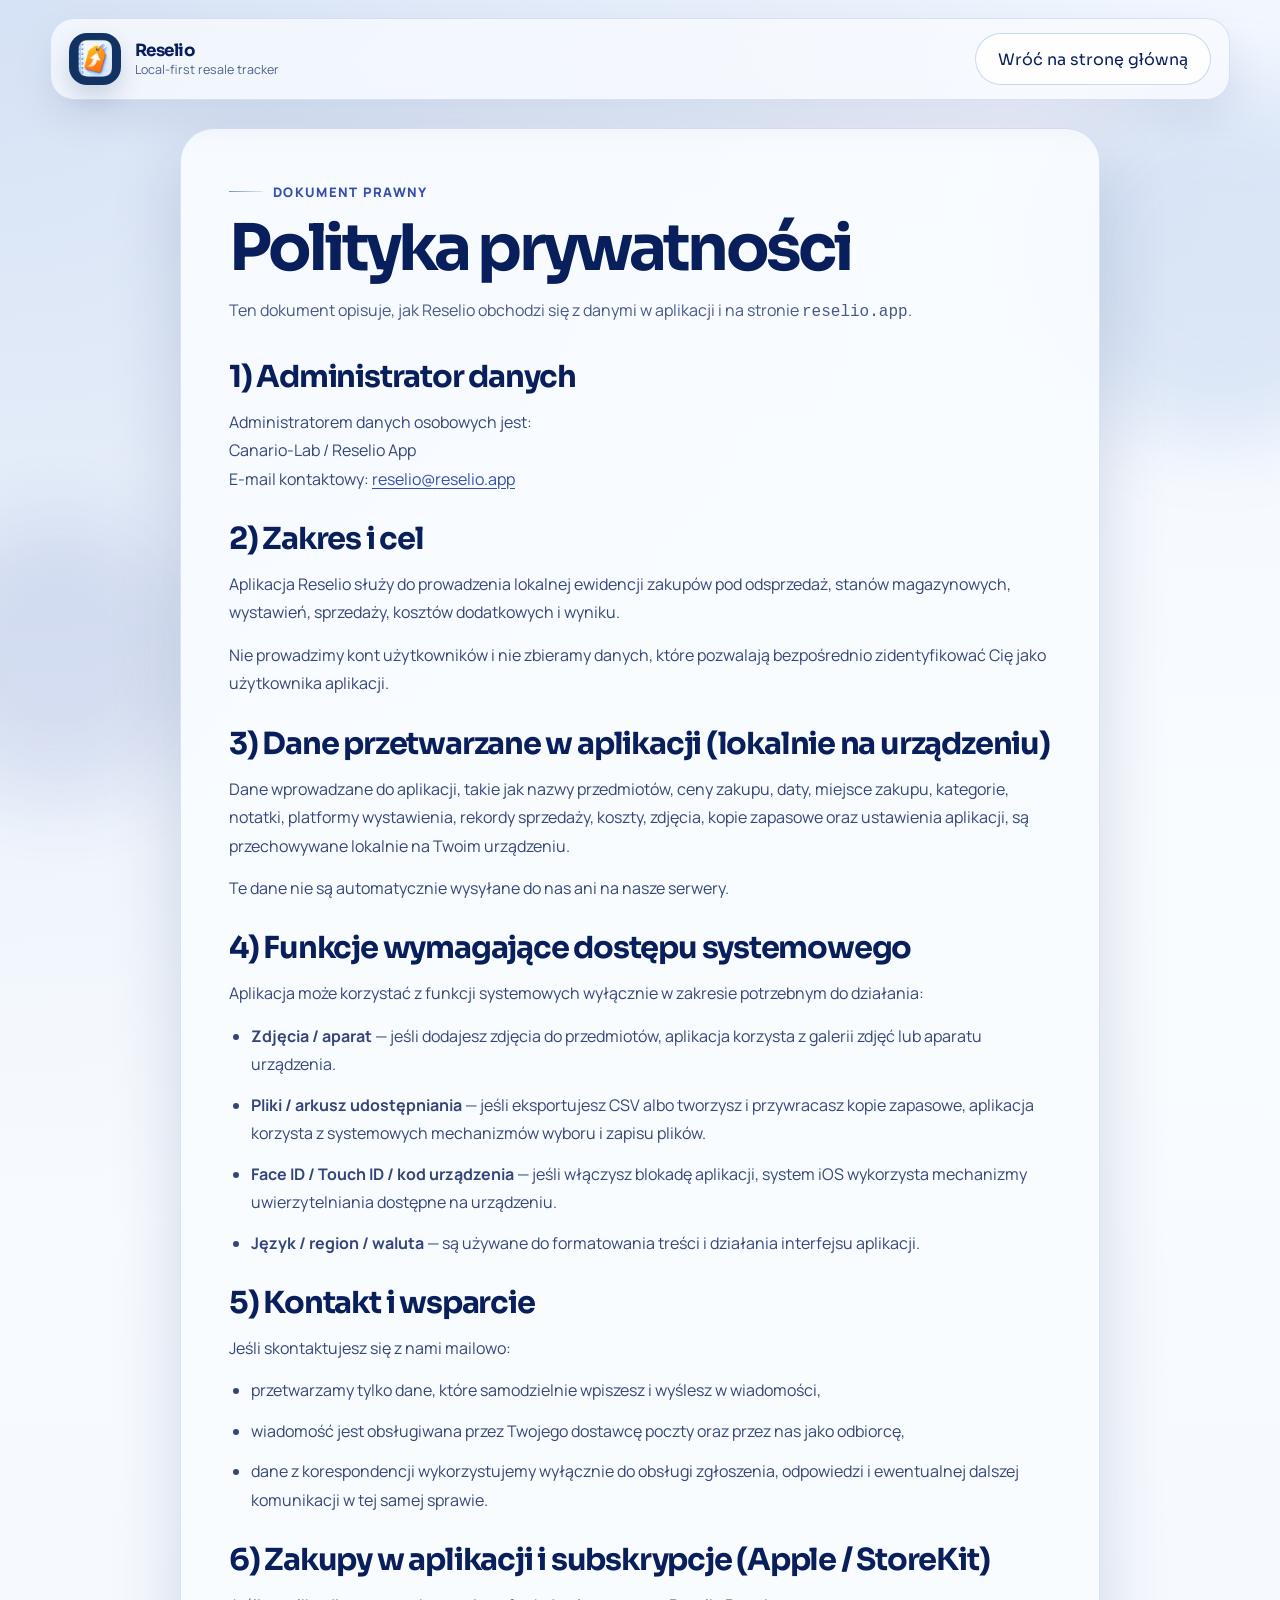
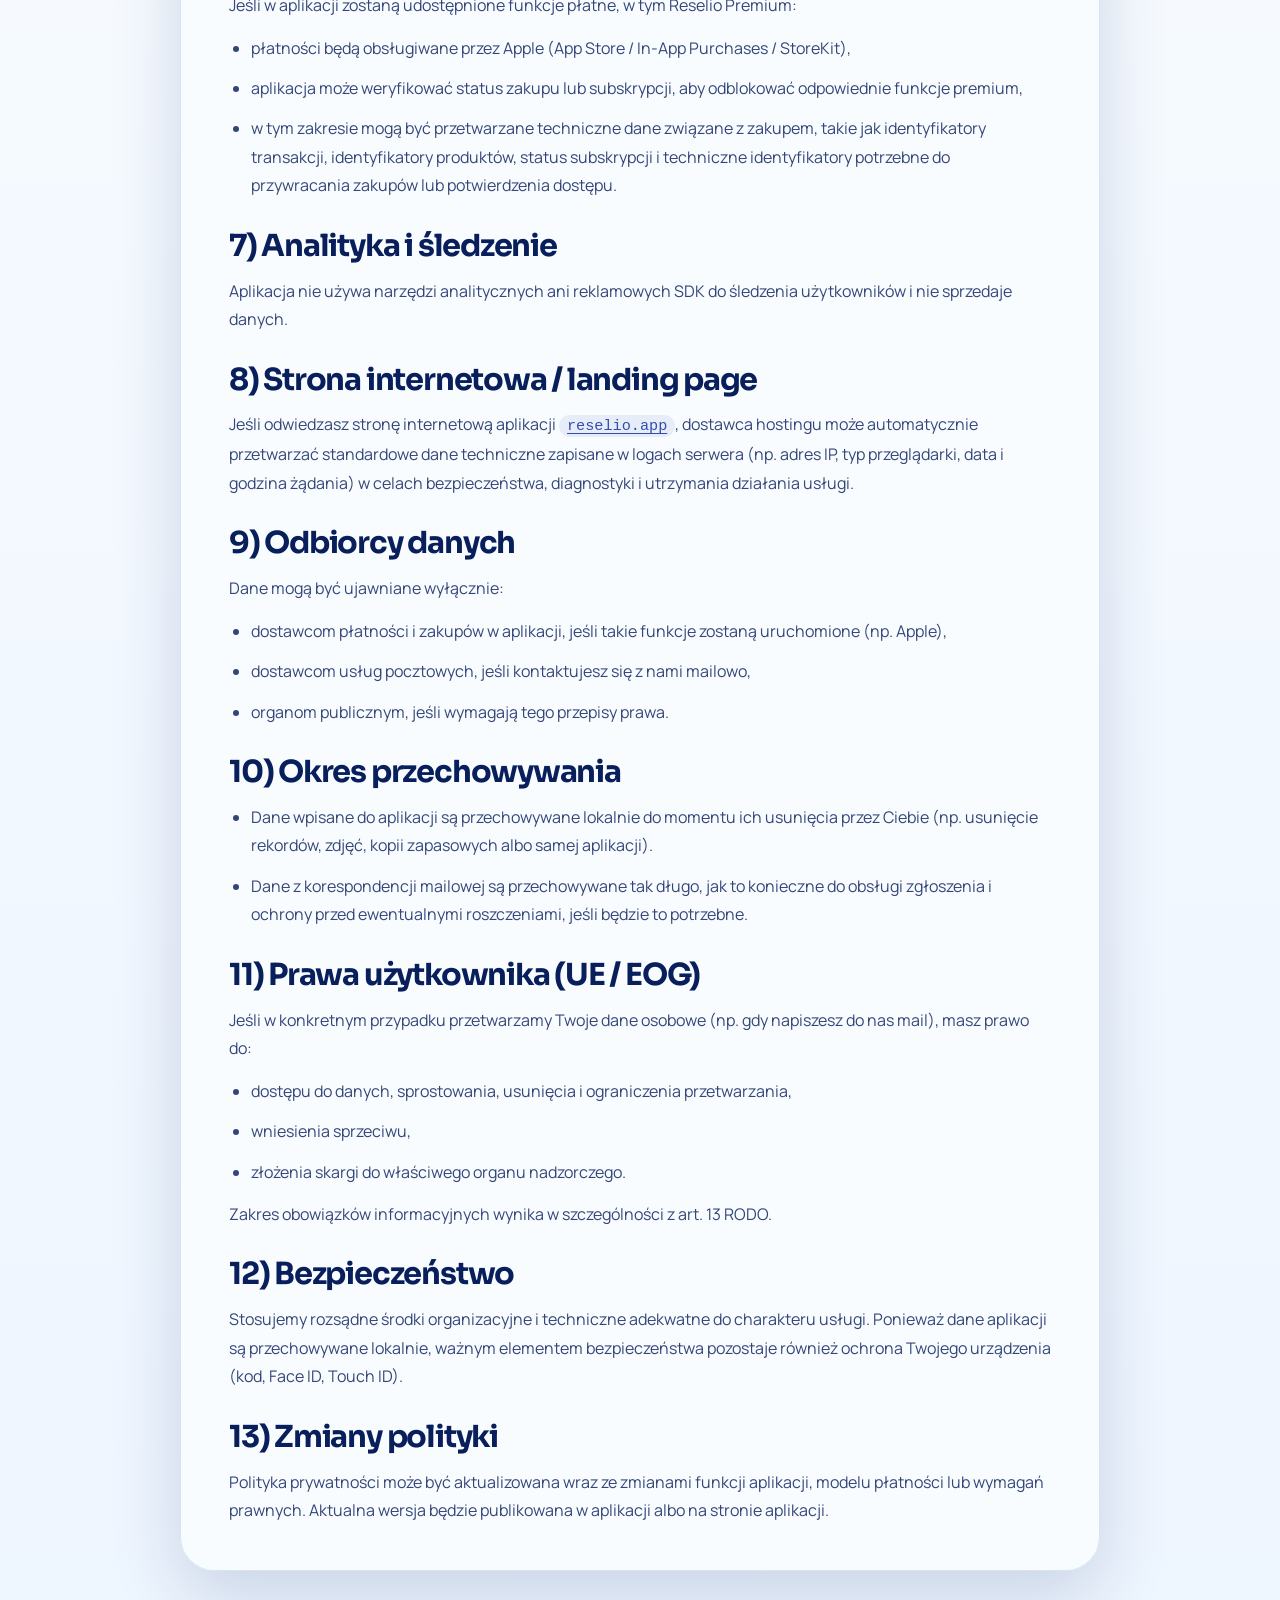
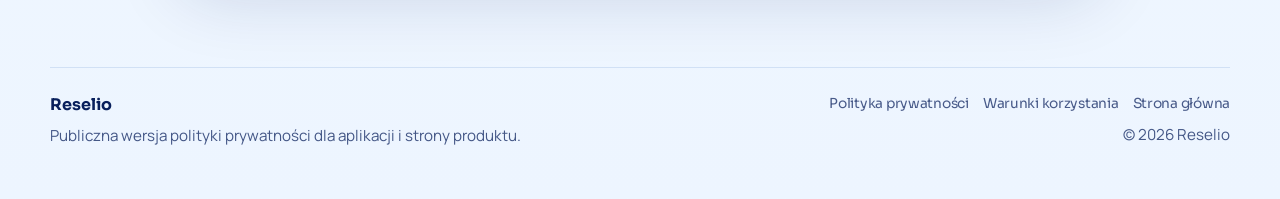
==== privacy.html @ c4326987 "Add legal pages and brand assets to landing page" ====
<!DOCTYPE html>
<html lang="pl">
<head>
    <meta charset="UTF-8">
    <meta name="viewport" content="width=device-width, initial-scale=1.0">
    <title>Polityka prywatności — Reselio</title>
    <meta
        name="description"
        content="Polityka prywatności aplikacji Reselio i strony reselio.app."
    >
    <meta name="theme-color" content="#081F5C">
    <link rel="icon" type="image/png" href="assets/reselio-app-icon.png">
    <link rel="preconnect" href="https://fonts.googleapis.com">
    <link rel="preconnect" href="https://fonts.gstatic.com" crossorigin>
    <link
        href="https://fonts.googleapis.com/css2?family=Manrope:wght@400;500;600;700;800&family=Sora:wght@500;600;700;800&display=swap"
        rel="stylesheet"
    >
    <link rel="stylesheet" href="styles.css">
</head>
<body class="legal-page">
    <div class="site-orb site-orb-one" aria-hidden="true"></div>
    <div class="site-orb site-orb-two" aria-hidden="true"></div>

    <header class="site-header">
        <div class="container nav-shell legal-nav-shell">
            <a class="brand" href="index.html" aria-label="Reselio">
                <span class="brand-mark" aria-hidden="true">
                    <img class="brand-icon" src="assets/reselio-app-icon.png" alt="">
                </span>
                <span class="brand-copy">
                    <strong>Reselio</strong>
                    <small>Local-first resale tracker</small>
                </span>
            </a>

            <a class="button button-secondary" href="index.html">Wróć na stronę główną</a>
        </div>
    </header>

    <main class="legal-main">
        <div class="container">
            <article class="legal-card reveal">
                <p class="eyebrow">Dokument prawny</p>
                <h1>Polityka prywatności</h1>
                <p class="legal-intro">
                    Ten dokument opisuje, jak Reselio obchodzi się z danymi w aplikacji
                    i na stronie <a href="index.html"><code>reselio.app</code></a>.
                </p>

                <div class="legal-copy">
                    <section>
                        <h2>1) Administrator danych</h2>
                        <p>
                            Administratorem danych osobowych jest:<br>
                            Canario-Lab / Reselio App<br>
                            E-mail kontaktowy:
                            <a href="mailto:reselio@reselio.app">reselio@reselio.app</a>
                        </p>
                    </section>

                    <section>
                        <h2>2) Zakres i cel</h2>
                        <p>
                            Aplikacja Reselio służy do prowadzenia lokalnej ewidencji zakupów pod
                            odsprzedaż, stanów magazynowych, wystawień, sprzedaży, kosztów
                            dodatkowych i wyniku.
                        </p>
                        <p>
                            Nie prowadzimy kont użytkowników i nie zbieramy danych, które pozwalają
                            bezpośrednio zidentyfikować Cię jako użytkownika aplikacji.
                        </p>
                    </section>

                    <section>
                        <h2>3) Dane przetwarzane w aplikacji (lokalnie na urządzeniu)</h2>
                        <p>
                            Dane wprowadzane do aplikacji, takie jak nazwy przedmiotów, ceny zakupu,
                            daty, miejsce zakupu, kategorie, notatki, platformy wystawienia,
                            rekordy sprzedaży, koszty, zdjęcia, kopie zapasowe oraz ustawienia
                            aplikacji, są przechowywane lokalnie na Twoim urządzeniu.
                        </p>
                        <p>Te dane nie są automatycznie wysyłane do nas ani na nasze serwery.</p>
                    </section>

                    <section>
                        <h2>4) Funkcje wymagające dostępu systemowego</h2>
                        <p>Aplikacja może korzystać z funkcji systemowych wyłącznie w zakresie potrzebnym do działania:</p>
                        <ul>
                            <li><strong>Zdjęcia / aparat</strong> — jeśli dodajesz zdjęcia do przedmiotów, aplikacja korzysta z galerii zdjęć lub aparatu urządzenia.</li>
                            <li><strong>Pliki / arkusz udostępniania</strong> — jeśli eksportujesz CSV albo tworzysz i przywracasz kopie zapasowe, aplikacja korzysta z systemowych mechanizmów wyboru i zapisu plików.</li>
                            <li><strong>Face ID / Touch ID / kod urządzenia</strong> — jeśli włączysz blokadę aplikacji, system iOS wykorzysta mechanizmy uwierzytelniania dostępne na urządzeniu.</li>
                            <li><strong>Język / region / waluta</strong> — są używane do formatowania treści i działania interfejsu aplikacji.</li>
                        </ul>
                    </section>

                    <section>
                        <h2>5) Kontakt i wsparcie</h2>
                        <p>Jeśli skontaktujesz się z nami mailowo:</p>
                        <ul>
                            <li>przetwarzamy tylko dane, które samodzielnie wpiszesz i wyślesz w wiadomości,</li>
                            <li>wiadomość jest obsługiwana przez Twojego dostawcę poczty oraz przez nas jako odbiorcę,</li>
                            <li>dane z korespondencji wykorzystujemy wyłącznie do obsługi zgłoszenia, odpowiedzi i ewentualnej dalszej komunikacji w tej samej sprawie.</li>
                        </ul>
                    </section>

                    <section>
                        <h2>6) Zakupy w aplikacji i subskrypcje (Apple / StoreKit)</h2>
                        <p>Jeśli w aplikacji zostaną udostępnione funkcje płatne, w tym Reselio Premium:</p>
                        <ul>
                            <li>płatności będą obsługiwane przez Apple (App Store / In-App Purchases / StoreKit),</li>
                            <li>aplikacja może weryfikować status zakupu lub subskrypcji, aby odblokować odpowiednie funkcje premium,</li>
                            <li>w tym zakresie mogą być przetwarzane techniczne dane związane z zakupem, takie jak identyfikatory transakcji, identyfikatory produktów, status subskrypcji i techniczne identyfikatory potrzebne do przywracania zakupów lub potwierdzenia dostępu.</li>
                        </ul>
                    </section>

                    <section>
                        <h2>7) Analityka i śledzenie</h2>
                        <p>
                            Aplikacja nie używa narzędzi analitycznych ani reklamowych SDK do
                            śledzenia użytkowników i nie sprzedaje danych.
                        </p>
                    </section>

                    <section>
                        <h2>8) Strona internetowa / landing page</h2>
                        <p>
                            Jeśli odwiedzasz stronę internetową aplikacji
                            <a href="index.html"><code>reselio.app</code></a>, dostawca hostingu może
                            automatycznie przetwarzać standardowe dane techniczne zapisane w logach
                            serwera (np. adres IP, typ przeglądarki, data i godzina żądania)
                            w celach bezpieczeństwa, diagnostyki i utrzymania działania usługi.
                        </p>
                    </section>

                    <section>
                        <h2>9) Odbiorcy danych</h2>
                        <p>Dane mogą być ujawniane wyłącznie:</p>
                        <ul>
                            <li>dostawcom płatności i zakupów w aplikacji, jeśli takie funkcje zostaną uruchomione (np. Apple),</li>
                            <li>dostawcom usług pocztowych, jeśli kontaktujesz się z nami mailowo,</li>
                            <li>organom publicznym, jeśli wymagają tego przepisy prawa.</li>
                        </ul>
                    </section>

                    <section>
                        <h2>10) Okres przechowywania</h2>
                        <ul>
                            <li>Dane wpisane do aplikacji są przechowywane lokalnie do momentu ich usunięcia przez Ciebie (np. usunięcie rekordów, zdjęć, kopii zapasowych albo samej aplikacji).</li>
                            <li>Dane z korespondencji mailowej są przechowywane tak długo, jak to konieczne do obsługi zgłoszenia i ochrony przed ewentualnymi roszczeniami, jeśli będzie to potrzebne.</li>
                        </ul>
                    </section>

                    <section>
                        <h2>11) Prawa użytkownika (UE / EOG)</h2>
                        <p>
                            Jeśli w konkretnym przypadku przetwarzamy Twoje dane osobowe
                            (np. gdy napiszesz do nas mail), masz prawo do:
                        </p>
                        <ul>
                            <li>dostępu do danych, sprostowania, usunięcia i ograniczenia przetwarzania,</li>
                            <li>wniesienia sprzeciwu,</li>
                            <li>złożenia skargi do właściwego organu nadzorczego.</li>
                        </ul>
                        <p>
                            Zakres obowiązków informacyjnych wynika w szczególności z art. 13 RODO.
                        </p>
                    </section>

                    <section>
                        <h2>12) Bezpieczeństwo</h2>
                        <p>
                            Stosujemy rozsądne środki organizacyjne i techniczne adekwatne do
                            charakteru usługi. Ponieważ dane aplikacji są przechowywane lokalnie,
                            ważnym elementem bezpieczeństwa pozostaje również ochrona Twojego
                            urządzenia (kod, Face ID, Touch ID).
                        </p>
                    </section>

                    <section>
                        <h2>13) Zmiany polityki</h2>
                        <p>
                            Polityka prywatności może być aktualizowana wraz ze zmianami funkcji
                            aplikacji, modelu płatności lub wymagań prawnych. Aktualna wersja będzie
                            publikowana w aplikacji albo na stronie aplikacji.
                        </p>
                    </section>
                </div>
            </article>
        </div>
    </main>

    <footer class="site-footer">
        <div class="container footer-shell">
            <div class="footer-copy">
                <strong>Reselio</strong>
                <p>Publiczna wersja polityki prywatności dla aplikacji i strony produktu.</p>
            </div>
            <div class="footer-meta">
                <nav class="footer-legal" aria-label="Linki strony">
                    <a href="privacy.html" aria-current="page">Polityka prywatności</a>
                    <a href="terms.html">Warunki korzystania</a>
                    <a href="index.html">Strona główna</a>
                </nav>
                <p>© <span id="year"></span> Reselio</p>
            </div>
        </div>
    </footer>

    <script src="script.js"></script>
</body>
</html>
---- styles.css ----
:root {
    --navy: #081f5c;
    --royal: #334eac;
    --sky: #7096d1;
    --mist: #e7f1ff;
    --cloud: #d0e3ff;
    --white: #f9fcff;
    --ink: #06163d;
    --line: rgba(112, 150, 209, 0.22);
    --strong-line: rgba(112, 150, 209, 0.34);
    --shadow: 0 24px 70px rgba(8, 31, 92, 0.16);
    --shadow-soft: 0 16px 38px rgba(51, 78, 172, 0.14);
    --radius-xl: 32px;
    --radius-lg: 24px;
    --radius-md: 18px;
    --radius-sm: 14px;
    --container: min(1180px, calc(100vw - 32px));
}

*,
*::before,
*::after {
    box-sizing: border-box;
}

html {
    scroll-behavior: smooth;
}

body {
    margin: 0;
    font-family: "Manrope", sans-serif;
    color: var(--navy);
    background:
        radial-gradient(circle at top left, rgba(112, 150, 209, 0.22), transparent 34%),
        linear-gradient(180deg, #f2f7ff 0%, var(--white) 26%, #edf5ff 100%);
}

img {
    max-width: 100%;
    display: block;
}

a {
    color: inherit;
    text-decoration: none;
}

button,
input,
textarea,
select {
    font: inherit;
}

.site-orb {
    position: fixed;
    z-index: -2;
    border-radius: 999px;
    filter: blur(40px);
    opacity: 0.42;
}

.site-orb-one {
    top: 80px;
    right: -120px;
    width: 360px;
    height: 360px;
    background: rgba(112, 150, 209, 0.46);
}

.site-orb-two {
    top: 520px;
    left: -80px;
    width: 280px;
    height: 280px;
    background: rgba(51, 78, 172, 0.28);
}

.container {
    width: var(--container);
    margin: 0 auto;
}

.section {
    padding: 108px 0;
}

.site-header {
    position: sticky;
    top: 0;
    z-index: 40;
    padding-top: 18px;
}

.nav-shell {
    display: flex;
    align-items: center;
    justify-content: space-between;
    gap: 18px;
    padding: 14px 18px;
    background: rgba(249, 252, 255, 0.76);
    border: 1px solid rgba(112, 150, 209, 0.24);
    border-radius: 24px;
    backdrop-filter: blur(18px);
    box-shadow: 0 18px 40px rgba(8, 31, 92, 0.08);
}

.brand {
    display: inline-flex;
    align-items: center;
    gap: 14px;
    min-width: 0;
}

.brand-mark {
    width: 52px;
    height: 52px;
    flex-shrink: 0;
    border-radius: 18px;
    overflow: hidden;
    box-shadow: 0 12px 24px rgba(8, 31, 92, 0.16);
}

.brand-icon {
    width: 100%;
    height: 100%;
    object-fit: cover;
}

.brand-copy {
    display: flex;
    flex-direction: column;
}

.brand-copy strong,
.nav-links a,
h1,
h2,
h3,
.button {
    font-family: "Sora", sans-serif;
}

.brand-copy strong {
    font-size: 1.05rem;
    letter-spacing: -0.03em;
}

.brand-copy small {
    color: rgba(8, 31, 92, 0.7);
    font-size: 0.78rem;
}

.nav-links {
    display: flex;
    align-items: center;
    gap: 22px;
    font-size: 0.95rem;
    color: rgba(8, 31, 92, 0.78);
}

.nav-links a {
    position: relative;
}

.nav-links a::after {
    content: "";
    position: absolute;
    left: 0;
    bottom: -6px;
    width: 100%;
    height: 2px;
    border-radius: 999px;
    background: var(--royal);
    transform: scaleX(0);
    transform-origin: left;
    transition: transform 180ms ease;
}

.nav-links a:hover::after,
.nav-links a:focus-visible::after {
    transform: scaleX(1);
}

.button {
    display: inline-flex;
    align-items: center;
    justify-content: center;
    gap: 10px;
    min-height: 52px;
    padding: 0 22px;
    border-radius: 999px;
    border: 1px solid transparent;
    transition:
        transform 180ms ease,
        box-shadow 180ms ease,
        background-color 180ms ease,
        border-color 180ms ease;
}

.button:hover,
.button:focus-visible {
    transform: translateY(-1px);
}

.button-primary,
.button-nav {
    color: var(--white);
    background: linear-gradient(135deg, var(--navy) 0%, var(--royal) 100%);
    box-shadow: 0 18px 32px rgba(51, 78, 172, 0.22);
}

.button-secondary {
    color: var(--navy);
    background: rgba(255, 255, 255, 0.86);
    border-color: rgba(112, 150, 209, 0.36);
}

.button-light {
    color: var(--navy);
    background: var(--white);
    box-shadow: 0 18px 38px rgba(3, 14, 42, 0.18);
}

.button-outline {
    color: var(--white);
    border-color: rgba(255, 255, 255, 0.26);
    background: transparent;
}

.hero {
    padding-top: 78px;
}

.hero-grid {
    display: grid;
    grid-template-columns: 1.08fr 0.92fr;
    gap: 48px;
    align-items: center;
}

.eyebrow {
    display: inline-flex;
    align-items: center;
    gap: 10px;
    margin: 0 0 18px;
    color: var(--royal);
    font-weight: 800;
    font-size: 0.82rem;
    letter-spacing: 0.1em;
    text-transform: uppercase;
}

.eyebrow::before {
    content: "";
    width: 34px;
    height: 1px;
    background: linear-gradient(90deg, var(--sky), rgba(112, 150, 209, 0.2));
}

h1 {
    margin: 0;
    font-size: clamp(2.8rem, 6vw, 5.4rem);
    line-height: 0.95;
    letter-spacing: -0.06em;
    max-width: 11ch;
}

.lead,
.section-heading p,
.feature-card p,
.workflow-step p,
.trust-card p,
.download-copy p,
.download-meta,
.faq-answer p,
.site-footer p,
.floating-list,
.shot-copy p {
    color: rgba(8, 31, 92, 0.74);
    font-size: 1.03rem;
    line-height: 1.72;
}

.lead {
    max-width: 60ch;
    margin: 24px 0 0;
}

.hero-actions {
    display: flex;
    flex-wrap: wrap;
    gap: 14px;
    margin-top: 32px;
}

.hero-pills,
.trust-pills {
    display: flex;
    flex-wrap: wrap;
    gap: 10px;
    margin-top: 24px;
}

.hero-pills span,
.trust-pills span,
.trust-pills a {
    padding: 10px 14px;
    border-radius: 999px;
    background: rgba(255, 255, 255, 0.8);
    border: 1px solid rgba(112, 150, 209, 0.28);
    color: rgba(8, 31, 92, 0.82);
    font-size: 0.92rem;
    font-weight: 700;
}

.trust-pills a:hover,
.trust-pills a:focus-visible {
    background: rgba(255, 255, 255, 0.96);
    border-color: rgba(255, 255, 255, 0.38);
}

.hero-stage {
    position: relative;
    min-height: 700px;
}

.device {
    position: relative;
    margin-left: auto;
    width: min(100%, 420px);
    padding: 18px;
    border-radius: 38px;
    background: linear-gradient(180deg, rgba(255, 255, 255, 0.88), rgba(231, 241, 255, 0.9));
    border: 1px solid rgba(112, 150, 209, 0.32);
    box-shadow: var(--shadow);
}

.device::before {
    content: "";
    position: absolute;
    inset: 8px;
    border-radius: 32px;
    border: 1px solid rgba(255, 255, 255, 0.7);
    pointer-events: none;
}

.device-bar {
    display: flex;
    gap: 8px;
    margin-bottom: 14px;
    padding: 0 8px;
}

.device-bar span {
    width: 8px;
    height: 8px;
    border-radius: 999px;
    background: rgba(51, 78, 172, 0.24);
}

.device-screen {
    min-height: 620px;
    border-radius: 28px;
    overflow: hidden;
    background:
        linear-gradient(rgba(112, 150, 209, 0.14) 1px, transparent 1px),
        linear-gradient(90deg, rgba(112, 150, 209, 0.14) 1px, transparent 1px),
        linear-gradient(180deg, #f8fbff 0%, #e8f2ff 100%);
    background-size: 22px 22px, 22px 22px, auto;
    border: 1px solid rgba(112, 150, 209, 0.22);
}

.shot-placeholder,
.hero-placeholder {
    display: grid;
    height: 100%;
    place-items: center;
    padding: 24px;
}

.placeholder-card {
    width: 100%;
    max-width: 300px;
    padding: 28px;
    border-radius: 28px;
    background: rgba(249, 252, 255, 0.92);
    border: 1px dashed rgba(51, 78, 172, 0.44);
    box-shadow: var(--shadow-soft);
}

.placeholder-card span {
    display: inline-flex;
    padding: 6px 10px;
    border-radius: 999px;
    background: rgba(112, 150, 209, 0.16);
    color: var(--royal);
    font-size: 0.76rem;
    font-weight: 800;
    letter-spacing: 0.08em;
    text-transform: uppercase;
}

.placeholder-card strong {
    display: block;
    margin-top: 18px;
    font-family: "Sora", sans-serif;
    font-size: 1.4rem;
    line-height: 1.15;
}

.placeholder-card p {
    margin: 14px 0 0;
    color: rgba(8, 31, 92, 0.72);
    line-height: 1.6;
}

.floating-card {
    position: absolute;
    width: min(270px, 72%);
    padding: 22px;
    border-radius: 24px;
    background: rgba(249, 252, 255, 0.86);
    border: 1px solid rgba(112, 150, 209, 0.26);
    backdrop-filter: blur(16px);
    box-shadow: var(--shadow-soft);
}

.floating-card-top {
    top: 48px;
    left: 0;
    animation: drift 6.4s ease-in-out infinite;
}

.floating-card-bottom {
    right: 8px;
    bottom: 52px;
    animation: drift 7s ease-in-out infinite reverse;
}

.floating-label {
    display: block;
    font-size: 0.74rem;
    font-weight: 800;
    letter-spacing: 0.1em;
    text-transform: uppercase;
    color: var(--royal);
    margin-bottom: 12px;
}

.floating-card strong {
    font-size: 1.05rem;
    line-height: 1.45;
}

.floating-list {
    margin: 0;
    padding-left: 18px;
}

.floating-list li + li {
    margin-top: 10px;
}

.section-heading {
    max-width: 760px;
    margin-bottom: 42px;
}

h2 {
    margin: 0;
    font-size: clamp(2rem, 4vw, 3.5rem);
    line-height: 1;
    letter-spacing: -0.05em;
}

.section-heading p {
    margin: 18px 0 0;
}

.feature-grid {
    display: grid;
    grid-template-columns: repeat(3, minmax(0, 1fr));
    gap: 20px;
}

.feature-card,
.workflow-step,
.trust-card,
.faq-item {
    position: relative;
    padding: 28px;
    border-radius: var(--radius-lg);
    background: rgba(249, 252, 255, 0.88);
    border: 1px solid rgba(112, 150, 209, 0.24);
    box-shadow: var(--shadow-soft);
}

.feature-index,
.step-number {
    display: inline-grid;
    place-items: center;
    width: 42px;
    height: 42px;
    border-radius: 14px;
    background: linear-gradient(140deg, var(--navy), var(--royal));
    color: var(--white);
    font-family: "Sora", sans-serif;
    font-size: 0.95rem;
    font-weight: 700;
}

.feature-card h3,
.workflow-step h3,
.trust-card h2 {
    margin: 18px 0 0;
}

.feature-card h3,
.workflow-step h3,
.faq-question {
    font-size: 1.25rem;
    line-height: 1.2;
    letter-spacing: -0.04em;
}

.feature-card p,
.workflow-step p {
    margin: 14px 0 0;
}

.workflow-grid {
    display: grid;
    grid-template-columns: repeat(4, minmax(0, 1fr));
    gap: 20px;
}

.workflow-step::after {
    content: "";
    position: absolute;
    top: 48px;
    right: -10px;
    width: 20px;
    height: 2px;
    background: linear-gradient(90deg, var(--sky), rgba(112, 150, 209, 0));
}

.workflow-step:last-child::after {
    display: none;
}

.shots-grid {
    display: grid;
    grid-template-columns: repeat(2, minmax(0, 1fr));
    gap: 20px;
}

.shot-card {
    display: grid;
    grid-template-columns: minmax(0, 0.85fr) minmax(0, 1.15fr);
    gap: 20px;
    align-items: center;
    padding: 22px;
    border-radius: 28px;
    background: linear-gradient(180deg, rgba(249, 252, 255, 0.92), rgba(231, 241, 255, 0.9));
    border: 1px solid rgba(112, 150, 209, 0.22);
    box-shadow: var(--shadow-soft);
}

.shot-frame {
    min-height: 380px;
    border-radius: 24px;
    overflow: hidden;
    background:
        linear-gradient(rgba(112, 150, 209, 0.12) 1px, transparent 1px),
        linear-gradient(90deg, rgba(112, 150, 209, 0.12) 1px, transparent 1px),
        linear-gradient(180deg, #f8fbff 0%, #e8f2ff 100%);
    background-size: 18px 18px, 18px 18px, auto;
    border: 1px solid rgba(112, 150, 209, 0.2);
}

.shot-copy span {
    display: inline-flex;
    padding: 7px 12px;
    border-radius: 999px;
    background: rgba(51, 78, 172, 0.12);
    color: var(--royal);
    font-size: 0.78rem;
    font-weight: 800;
    letter-spacing: 0.08em;
    text-transform: uppercase;
}

.shot-copy h3 {
    margin: 16px 0 0;
    font-size: 1.5rem;
    line-height: 1.08;
    letter-spacing: -0.05em;
}

.shot-copy p {
    margin: 14px 0 0;
}

.shot-image,
.hero-image {
    position: relative;
    width: 100%;
    height: 100%;
    background-position: center;
    background-size: cover;
}

.shot-image::after,
.hero-image::after {
    content: "";
    position: absolute;
    inset: auto 0 0;
    height: 36%;
    background: linear-gradient(180deg, transparent, rgba(8, 31, 92, 0.22));
}

.shot-overlay {
    position: absolute;
    left: 18px;
    right: 18px;
    bottom: 18px;
    z-index: 1;
    color: white;
    font-size: 0.92rem;
    font-weight: 700;
}

.trust-grid {
    display: grid;
    grid-template-columns: repeat(2, minmax(0, 1fr));
    gap: 20px;
}

.trust-card {
    min-height: 100%;
    background:
        linear-gradient(180deg, rgba(249, 252, 255, 0.92), rgba(241, 247, 255, 0.96));
}

.trust-card-premium {
    background:
        linear-gradient(145deg, rgba(8, 31, 92, 0.98), rgba(51, 78, 172, 0.96));
    color: var(--white);
}

.trust-card-premium .eyebrow,
.trust-card-premium p,
.trust-card-premium h2,
.trust-card-premium .trust-pills span,
.trust-card-premium .trust-pills a {
    color: var(--white);
}

.trust-card-premium .eyebrow::before {
    background: linear-gradient(90deg, rgba(255, 255, 255, 0.72), rgba(255, 255, 255, 0.1));
}

.trust-card-premium .trust-pills span,
.trust-card-premium .trust-pills a {
    background: rgba(255, 255, 255, 0.12);
    border-color: rgba(255, 255, 255, 0.18);
}

.check-list {
    margin: 22px 0 0;
    padding: 0;
    list-style: none;
}

.check-list li {
    position: relative;
    padding-left: 28px;
    color: rgba(8, 31, 92, 0.82);
    font-weight: 700;
}

.check-list li + li {
    margin-top: 14px;
}

.check-list li::before {
    content: "";
    position: absolute;
    left: 0;
    top: 10px;
    width: 12px;
    height: 12px;
    border-radius: 999px;
    background: linear-gradient(135deg, var(--royal), var(--sky));
}

.faq-list {
    display: grid;
    gap: 14px;
}

.faq-item {
    padding: 0;
    overflow: hidden;
}

.faq-question {
    width: 100%;
    display: flex;
    align-items: center;
    justify-content: space-between;
    gap: 18px;
    padding: 24px 28px;
    background: transparent;
    border: 0;
    color: var(--navy);
    text-align: left;
    cursor: pointer;
}

.faq-question span:last-child {
    display: inline-grid;
    place-items: center;
    width: 36px;
    height: 36px;
    border-radius: 999px;
    background: rgba(112, 150, 209, 0.16);
    color: var(--royal);
    transition: transform 180ms ease;
}

.faq-answer {
    max-height: 0;
    overflow: hidden;
    padding: 0 28px;
    transition: max-height 220ms ease, padding-bottom 220ms ease;
}

.faq-item.is-open .faq-answer {
    max-height: 220px;
    padding-bottom: 24px;
}

.faq-item.is-open .faq-question span:last-child {
    transform: rotate(45deg);
}

.download-panel {
    display: grid;
    grid-template-columns: 1.25fr 0.75fr;
    gap: 24px;
    align-items: center;
    padding: 34px;
    border-radius: 34px;
    color: var(--white);
    background:
        radial-gradient(circle at top right, rgba(255, 255, 255, 0.14), transparent 22%),
        linear-gradient(135deg, rgba(8, 31, 92, 1) 0%, rgba(51, 78, 172, 0.98) 100%);
    box-shadow: var(--shadow);
}

.download-panel .eyebrow,
.download-panel h2,
.download-panel p,
.download-meta {
    color: var(--white);
}

.download-panel .eyebrow::before {
    background: linear-gradient(90deg, rgba(255, 255, 255, 0.72), rgba(255, 255, 255, 0.12));
}

.download-actions {
    display: grid;
    gap: 12px;
    justify-items: start;
}

.download-meta {
    margin: 8px 0 0;
    max-width: 32ch;
    opacity: 0.78;
    font-size: 0.95rem;
}

.site-footer {
    padding: 24px 0 52px;
}

.footer-shell {
    display: flex;
    align-items: center;
    justify-content: space-between;
    gap: 18px;
    padding-top: 26px;
    border-top: 1px solid rgba(112, 150, 209, 0.22);
}

.footer-shell strong {
    display: block;
    margin-bottom: 8px;
    font-family: "Sora", sans-serif;
}

.footer-shell p {
    margin: 0;
    font-size: 0.95rem;
}

.footer-meta {
    display: grid;
    justify-items: end;
    gap: 10px;
}

.footer-legal {
    display: flex;
    flex-wrap: wrap;
    justify-content: flex-end;
    gap: 14px;
}

.footer-legal a {
    color: rgba(8, 31, 92, 0.72);
    font-family: "Sora", sans-serif;
    font-size: 0.86rem;
    letter-spacing: -0.02em;
    text-decoration: underline;
    text-decoration-color: transparent;
    text-underline-offset: 0.18em;
    transition: color 180ms ease, text-decoration-color 180ms ease;
}

.footer-legal a:hover,
.footer-legal a:focus-visible {
    color: var(--royal);
    text-decoration-color: currentColor;
}

.legal-page .site-header {
    position: relative;
}

.legal-nav-shell {
    gap: 24px;
}

.legal-main {
    padding: 28px 0 72px;
}

.legal-card {
    max-width: 920px;
    margin: 0 auto;
    padding: 46px 48px;
    border-radius: 34px;
    background: rgba(249, 252, 255, 0.92);
    border: 1px solid rgba(112, 150, 209, 0.24);
    box-shadow: var(--shadow);
}

.legal-card h1 {
    max-width: none;
    font-size: clamp(2.4rem, 5vw, 4.2rem);
}

.legal-meta,
.legal-intro {
    margin: 18px 0 0;
    color: rgba(8, 31, 92, 0.74);
    font-size: 1rem;
    line-height: 1.72;
}

.legal-copy {
    display: grid;
    gap: 30px;
    margin-top: 34px;
}

.legal-copy section {
    display: grid;
    gap: 14px;
}

.legal-copy h2 {
    margin: 0;
    font-size: clamp(1.32rem, 3vw, 1.9rem);
    line-height: 1.08;
    letter-spacing: -0.04em;
}

.legal-copy p,
.legal-copy li {
    margin: 0;
    color: rgba(8, 31, 92, 0.82);
    font-size: 1rem;
    line-height: 1.78;
}

.legal-copy ol,
.legal-copy ul {
    display: grid;
    gap: 12px;
    margin: 0;
    padding-left: 22px;
}

.legal-copy a {
    color: var(--royal);
    text-decoration: underline;
    text-underline-offset: 0.18em;
}

.legal-copy code {
    padding: 2px 8px;
    border-radius: 999px;
    background: rgba(112, 150, 209, 0.14);
    font-size: 0.95em;
}

.reveal {
    opacity: 0;
    transform: translateY(28px);
    transition: opacity 520ms ease, transform 520ms ease;
}

.reveal.is-visible {
    opacity: 1;
    transform: translateY(0);
}

@keyframes drift {
    0%,
    100% {
        transform: translateY(0);
    }
    50% {
        transform: translateY(-10px);
    }
}

@media (max-width: 1100px) {
    .hero-grid,
    .download-panel {
        grid-template-columns: 1fr;
    }

    .hero-stage {
        min-height: 0;
    }

    .device {
        margin: 0 auto;
    }

    .floating-card {
        position: static;
        width: auto;
        margin: 0 auto 18px;
    }

    .feature-grid {
        grid-template-columns: repeat(2, minmax(0, 1fr));
    }

    .workflow-grid {
        grid-template-columns: repeat(2, minmax(0, 1fr));
    }

    .workflow-step::after {
        display: none;
    }
}

@media (max-width: 860px) {
    .nav-links {
        display: none;
    }

    .shots-grid,
    .trust-grid,
    .feature-grid,
    .workflow-grid,
    .shot-card {
        grid-template-columns: 1fr;
    }

    .section {
        padding: 88px 0;
    }

    .device-screen {
        min-height: 520px;
    }

    .legal-nav-shell {
        flex-wrap: wrap;
    }
}

@media (max-width: 640px) {
    :root {
        --container: min(100vw - 24px, 100%);
    }

    .site-header {
        padding-top: 12px;
    }

    .nav-shell,
    .feature-card,
    .workflow-step,
    .trust-card,
    .download-panel,
    .shot-card {
        padding-left: 18px;
        padding-right: 18px;
    }

    h1 {
        max-width: none;
    }

    .hero-actions {
        flex-direction: column;
        align-items: stretch;
    }

    .hero-actions .button,
    .download-actions .button,
    .button-nav {
        width: 100%;
    }

    .button-nav {
        display: none;
    }

    .device {
        padding: 14px;
        border-radius: 28px;
    }

    .device-screen {
        min-height: 440px;
        border-radius: 22px;
    }

    .placeholder-card {
        padding: 22px;
    }

    .footer-shell {
        flex-direction: column;
        align-items: flex-start;
    }

    .footer-meta {
        justify-items: start;
    }

    .footer-legal {
        justify-content: flex-start;
    }

    .legal-main {
        padding-top: 14px;
    }

    .legal-card {
        padding: 28px 20px;
        border-radius: 28px;
    }
}
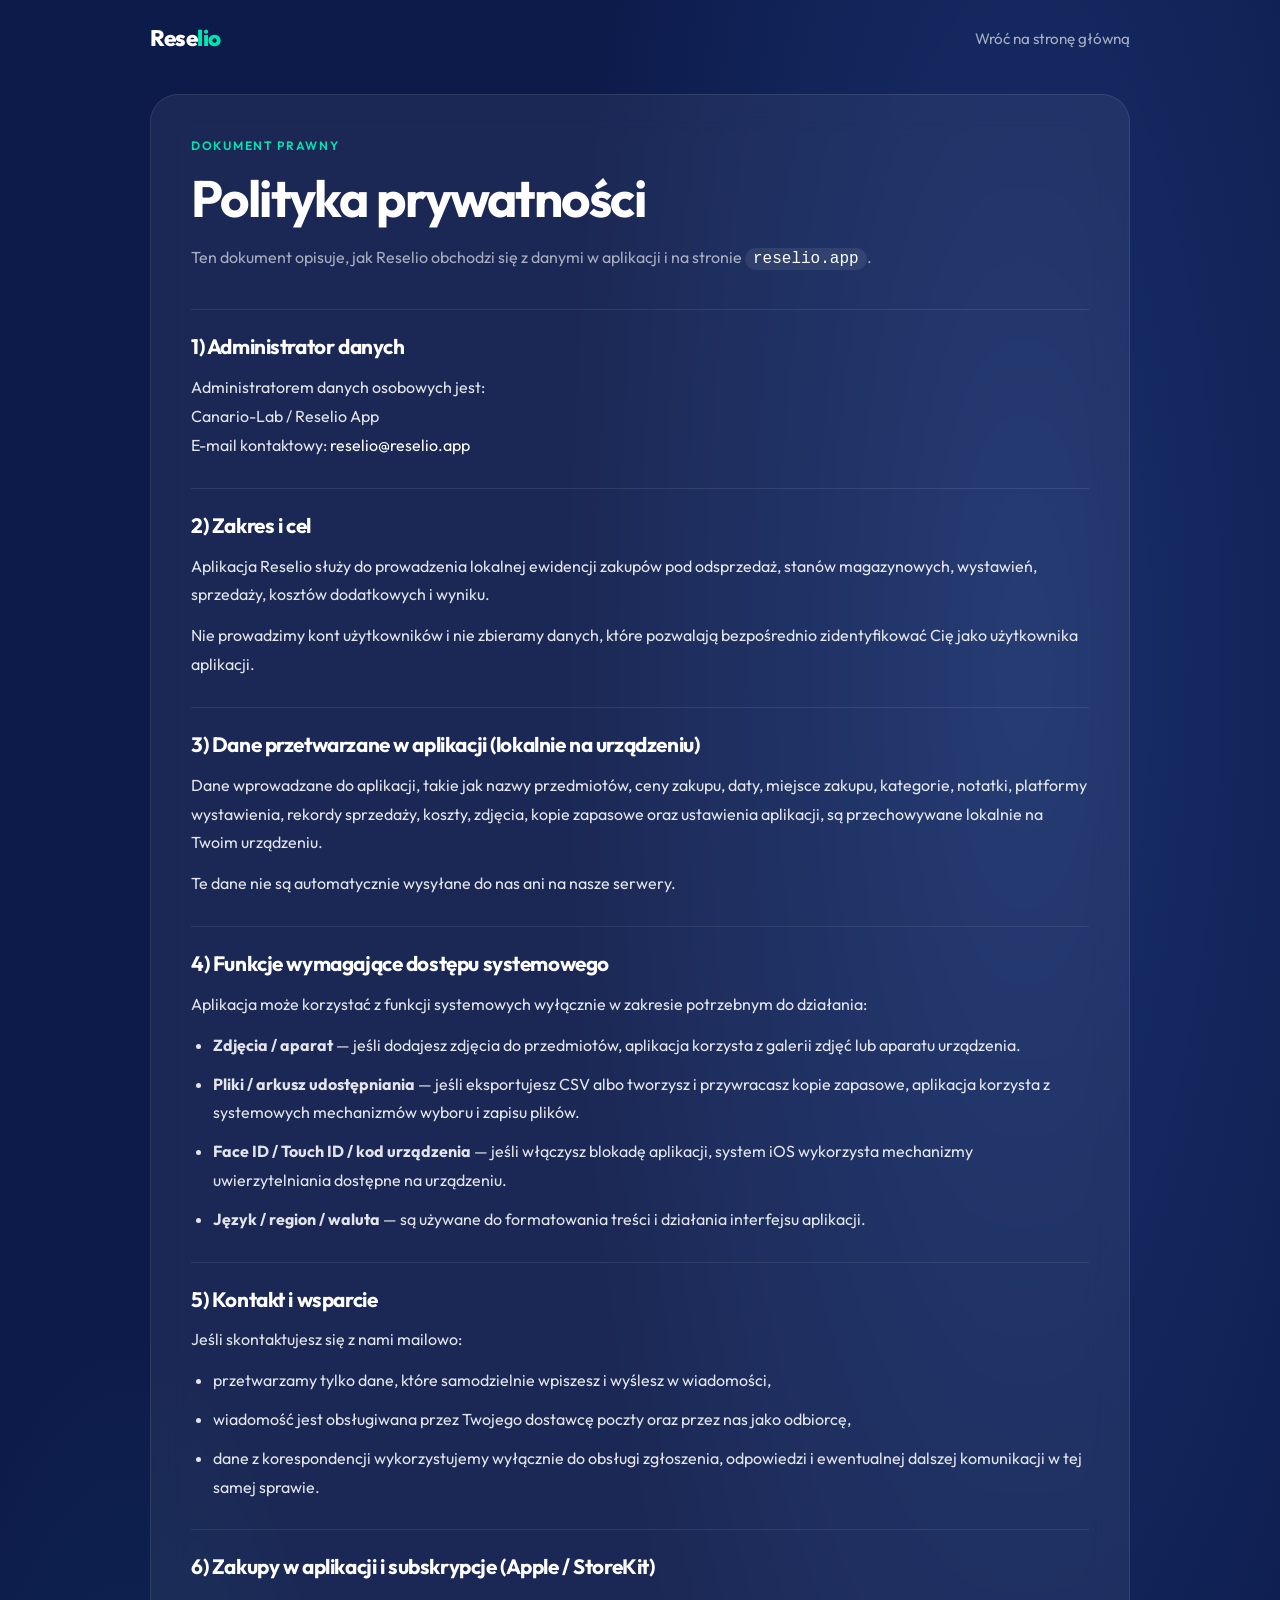
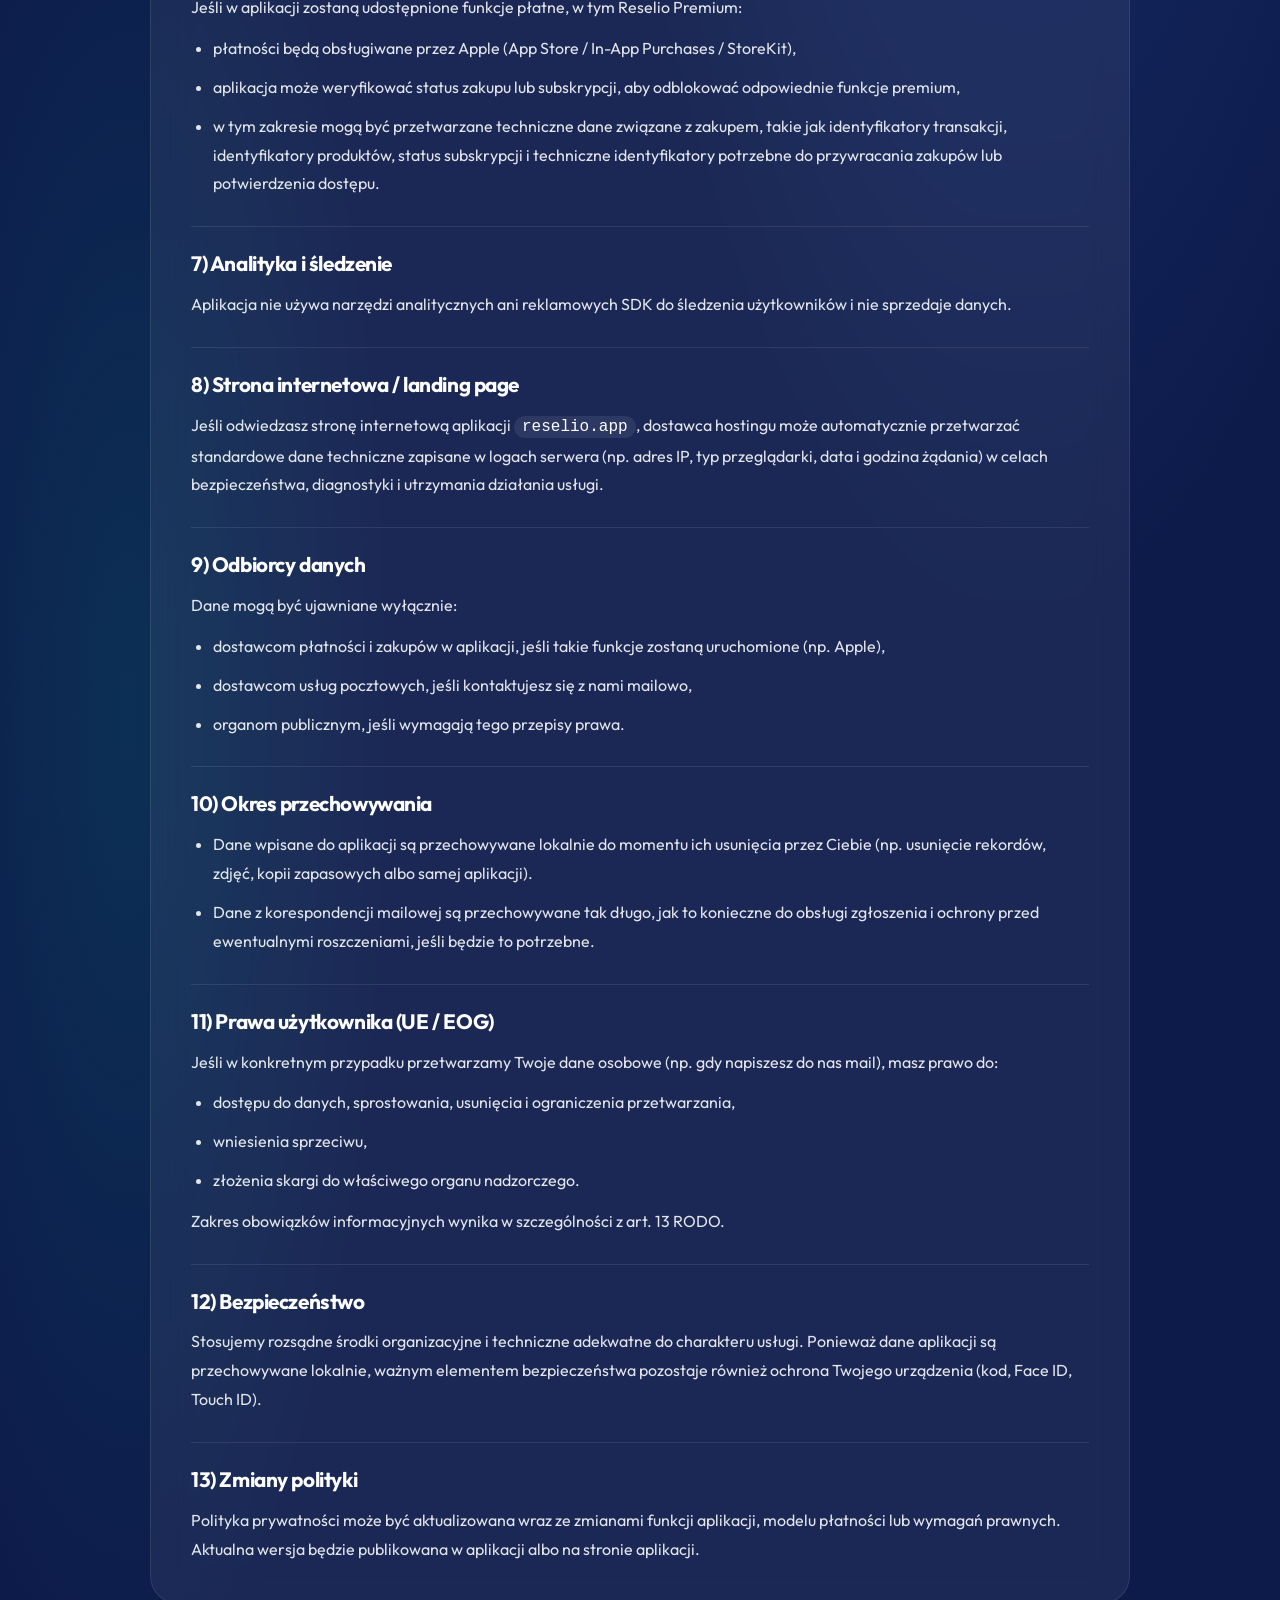
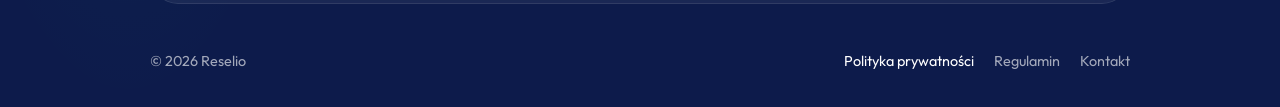
==== commit e65670f4: "Restore legal pages and footer links" ====
--- a/privacy.html
+++ b/privacy.html
@@ -1,212 +1,358 @@
 <!DOCTYPE html>
 <html lang="pl">
 <head>
-    <meta charset="UTF-8">
-    <meta name="viewport" content="width=device-width, initial-scale=1.0">
-    <title>Polityka prywatności — Reselio</title>
-    <meta
-        name="description"
-        content="Polityka prywatności aplikacji Reselio i strony reselio.app."
-    >
-    <meta name="theme-color" content="#081F5C">
-    <link rel="icon" type="image/png" href="assets/reselio-app-icon.png">
-    <link rel="preconnect" href="https://fonts.googleapis.com">
-    <link rel="preconnect" href="https://fonts.gstatic.com" crossorigin>
-    <link
-        href="https://fonts.googleapis.com/css2?family=Manrope:wght@400;500;600;700;800&family=Sora:wght@500;600;700;800&display=swap"
-        rel="stylesheet"
-    >
-    <link rel="stylesheet" href="styles.css">
+<meta charset="UTF-8">
+<meta name="viewport" content="width=device-width, initial-scale=1.0">
+<title>Polityka prywatności — Reselio</title>
+<meta name="description" content="Polityka prywatności aplikacji Reselio i strony reselio.app.">
+<meta name="theme-color" content="#0d1b4b">
+<link rel="preconnect" href="https://fonts.googleapis.com">
+<link href="https://fonts.googleapis.com/css2?family=Outfit:wght@300;400;500;600;700;800;900&display=swap" rel="stylesheet">
+<style>
+  :root {
+    --navy: #0d1b4b;
+    --navy-mid: #152263;
+    --accent: #4f8fff;
+    --mint: #00e5b0;
+    --white: #ffffff;
+    --text: rgba(255,255,255,0.88);
+    --muted: rgba(255,255,255,0.62);
+    --line: rgba(255,255,255,0.09);
+    --card: rgba(255,255,255,0.06);
+  }
+
+  * { box-sizing: border-box; }
+
+  body {
+    margin: 0;
+    font-family: "Outfit", sans-serif;
+    background:
+      radial-gradient(ellipse 60% 80% at 80% 20%, rgba(79,143,255,0.18) 0%, transparent 60%),
+      radial-gradient(ellipse 40% 60% at 10% 70%, rgba(0,229,176,0.10) 0%, transparent 50%),
+      var(--navy);
+    color: var(--text);
+  }
+
+  a {
+    color: var(--white);
+    text-decoration: none;
+  }
+
+  .shell {
+    width: min(980px, calc(100vw - 32px));
+    margin: 0 auto;
+  }
+
+  .topbar {
+    display: flex;
+    align-items: center;
+    justify-content: space-between;
+    gap: 16px;
+    padding: 24px 0;
+  }
+
+  .logo {
+    font-weight: 800;
+    font-size: 1.4rem;
+    letter-spacing: -0.02em;
+  }
+
+  .logo span,
+  .eyebrow {
+    color: var(--mint);
+  }
+
+  .back-link {
+    color: var(--muted);
+    font-size: 0.95rem;
+  }
+
+  .back-link:hover {
+    color: var(--white);
+  }
+
+  .card {
+    margin: 18px 0 48px;
+    padding: 40px;
+    border: 1px solid var(--line);
+    border-radius: 28px;
+    background: var(--card);
+    backdrop-filter: blur(18px);
+  }
+
+  .eyebrow {
+    margin: 0 0 14px;
+    font-size: 0.76rem;
+    letter-spacing: 0.14em;
+    text-transform: uppercase;
+    font-weight: 600;
+  }
+
+  h1 {
+    margin: 0;
+    color: var(--white);
+    font-size: clamp(2.2rem, 4vw, 3.4rem);
+    line-height: 1.08;
+    letter-spacing: -0.03em;
+  }
+
+  .intro,
+  .meta {
+    margin: 18px 0 0;
+    color: var(--muted);
+    font-size: 1rem;
+    line-height: 1.7;
+  }
+
+  .sections {
+    display: grid;
+    gap: 28px;
+    margin-top: 36px;
+  }
+
+  section {
+    padding-top: 24px;
+    border-top: 1px solid var(--line);
+  }
+
+  h2 {
+    margin: 0 0 14px;
+    color: var(--white);
+    font-size: 1.3rem;
+    line-height: 1.2;
+    letter-spacing: -0.02em;
+  }
+
+  p, li {
+    margin: 0;
+    color: var(--text);
+    font-size: 1rem;
+    line-height: 1.8;
+  }
+
+  p + p,
+  p + ul,
+  p + ol,
+  ul + p,
+  ol + p {
+    margin-top: 12px;
+  }
+
+  ul, ol {
+    margin: 0;
+    padding-left: 22px;
+  }
+
+  li + li {
+    margin-top: 10px;
+  }
+
+  code {
+    padding: 2px 8px;
+    border-radius: 999px;
+    background: rgba(255,255,255,0.08);
+    color: var(--white);
+  }
+
+  .footer {
+    display: flex;
+    align-items: center;
+    justify-content: space-between;
+    gap: 16px;
+    padding: 0 0 40px;
+    color: var(--muted);
+    font-size: 0.9rem;
+  }
+
+  .footer-links {
+    display: flex;
+    flex-wrap: wrap;
+    gap: 20px;
+  }
+
+  .footer-links a {
+    color: var(--muted);
+  }
+
+  .footer-links a:hover,
+  .footer-links a[aria-current="page"] {
+    color: var(--white);
+  }
+
+  @media (max-width: 720px) {
+    .topbar,
+    .footer {
+      flex-direction: column;
+      align-items: flex-start;
+    }
+
+    .card {
+      padding: 24px 20px;
+    }
+  }
+</style>
 </head>
-<body class="legal-page">
-    <div class="site-orb site-orb-one" aria-hidden="true"></div>
-    <div class="site-orb site-orb-two" aria-hidden="true"></div>
-
-    <header class="site-header">
-        <div class="container nav-shell legal-nav-shell">
-            <a class="brand" href="index.html" aria-label="Reselio">
-                <span class="brand-mark" aria-hidden="true">
-                    <img class="brand-icon" src="assets/reselio-app-icon.png" alt="">
-                </span>
-                <span class="brand-copy">
-                    <strong>Reselio</strong>
-                    <small>Local-first resale tracker</small>
-                </span>
-            </a>
-
-            <a class="button button-secondary" href="index.html">Wróć na stronę główną</a>
-        </div>
-    </header>
-
-    <main class="legal-main">
-        <div class="container">
-            <article class="legal-card reveal">
-                <p class="eyebrow">Dokument prawny</p>
-                <h1>Polityka prywatności</h1>
-                <p class="legal-intro">
-                    Ten dokument opisuje, jak Reselio obchodzi się z danymi w aplikacji
-                    i na stronie <a href="index.html"><code>reselio.app</code></a>.
-                </p>
-
-                <div class="legal-copy">
-                    <section>
-                        <h2>1) Administrator danych</h2>
-                        <p>
-                            Administratorem danych osobowych jest:<br>
-                            Canario-Lab / Reselio App<br>
-                            E-mail kontaktowy:
-                            <a href="mailto:reselio@reselio.app">reselio@reselio.app</a>
-                        </p>
-                    </section>
-
-                    <section>
-                        <h2>2) Zakres i cel</h2>
-                        <p>
-                            Aplikacja Reselio służy do prowadzenia lokalnej ewidencji zakupów pod
-                            odsprzedaż, stanów magazynowych, wystawień, sprzedaży, kosztów
-                            dodatkowych i wyniku.
-                        </p>
-                        <p>
-                            Nie prowadzimy kont użytkowników i nie zbieramy danych, które pozwalają
-                            bezpośrednio zidentyfikować Cię jako użytkownika aplikacji.
-                        </p>
-                    </section>
-
-                    <section>
-                        <h2>3) Dane przetwarzane w aplikacji (lokalnie na urządzeniu)</h2>
-                        <p>
-                            Dane wprowadzane do aplikacji, takie jak nazwy przedmiotów, ceny zakupu,
-                            daty, miejsce zakupu, kategorie, notatki, platformy wystawienia,
-                            rekordy sprzedaży, koszty, zdjęcia, kopie zapasowe oraz ustawienia
-                            aplikacji, są przechowywane lokalnie na Twoim urządzeniu.
-                        </p>
-                        <p>Te dane nie są automatycznie wysyłane do nas ani na nasze serwery.</p>
-                    </section>
-
-                    <section>
-                        <h2>4) Funkcje wymagające dostępu systemowego</h2>
-                        <p>Aplikacja może korzystać z funkcji systemowych wyłącznie w zakresie potrzebnym do działania:</p>
-                        <ul>
-                            <li><strong>Zdjęcia / aparat</strong> — jeśli dodajesz zdjęcia do przedmiotów, aplikacja korzysta z galerii zdjęć lub aparatu urządzenia.</li>
-                            <li><strong>Pliki / arkusz udostępniania</strong> — jeśli eksportujesz CSV albo tworzysz i przywracasz kopie zapasowe, aplikacja korzysta z systemowych mechanizmów wyboru i zapisu plików.</li>
-                            <li><strong>Face ID / Touch ID / kod urządzenia</strong> — jeśli włączysz blokadę aplikacji, system iOS wykorzysta mechanizmy uwierzytelniania dostępne na urządzeniu.</li>
-                            <li><strong>Język / region / waluta</strong> — są używane do formatowania treści i działania interfejsu aplikacji.</li>
-                        </ul>
-                    </section>
-
-                    <section>
-                        <h2>5) Kontakt i wsparcie</h2>
-                        <p>Jeśli skontaktujesz się z nami mailowo:</p>
-                        <ul>
-                            <li>przetwarzamy tylko dane, które samodzielnie wpiszesz i wyślesz w wiadomości,</li>
-                            <li>wiadomość jest obsługiwana przez Twojego dostawcę poczty oraz przez nas jako odbiorcę,</li>
-                            <li>dane z korespondencji wykorzystujemy wyłącznie do obsługi zgłoszenia, odpowiedzi i ewentualnej dalszej komunikacji w tej samej sprawie.</li>
-                        </ul>
-                    </section>
-
-                    <section>
-                        <h2>6) Zakupy w aplikacji i subskrypcje (Apple / StoreKit)</h2>
-                        <p>Jeśli w aplikacji zostaną udostępnione funkcje płatne, w tym Reselio Premium:</p>
-                        <ul>
-                            <li>płatności będą obsługiwane przez Apple (App Store / In-App Purchases / StoreKit),</li>
-                            <li>aplikacja może weryfikować status zakupu lub subskrypcji, aby odblokować odpowiednie funkcje premium,</li>
-                            <li>w tym zakresie mogą być przetwarzane techniczne dane związane z zakupem, takie jak identyfikatory transakcji, identyfikatory produktów, status subskrypcji i techniczne identyfikatory potrzebne do przywracania zakupów lub potwierdzenia dostępu.</li>
-                        </ul>
-                    </section>
-
-                    <section>
-                        <h2>7) Analityka i śledzenie</h2>
-                        <p>
-                            Aplikacja nie używa narzędzi analitycznych ani reklamowych SDK do
-                            śledzenia użytkowników i nie sprzedaje danych.
-                        </p>
-                    </section>
-
-                    <section>
-                        <h2>8) Strona internetowa / landing page</h2>
-                        <p>
-                            Jeśli odwiedzasz stronę internetową aplikacji
-                            <a href="index.html"><code>reselio.app</code></a>, dostawca hostingu może
-                            automatycznie przetwarzać standardowe dane techniczne zapisane w logach
-                            serwera (np. adres IP, typ przeglądarki, data i godzina żądania)
-                            w celach bezpieczeństwa, diagnostyki i utrzymania działania usługi.
-                        </p>
-                    </section>
-
-                    <section>
-                        <h2>9) Odbiorcy danych</h2>
-                        <p>Dane mogą być ujawniane wyłącznie:</p>
-                        <ul>
-                            <li>dostawcom płatności i zakupów w aplikacji, jeśli takie funkcje zostaną uruchomione (np. Apple),</li>
-                            <li>dostawcom usług pocztowych, jeśli kontaktujesz się z nami mailowo,</li>
-                            <li>organom publicznym, jeśli wymagają tego przepisy prawa.</li>
-                        </ul>
-                    </section>
-
-                    <section>
-                        <h2>10) Okres przechowywania</h2>
-                        <ul>
-                            <li>Dane wpisane do aplikacji są przechowywane lokalnie do momentu ich usunięcia przez Ciebie (np. usunięcie rekordów, zdjęć, kopii zapasowych albo samej aplikacji).</li>
-                            <li>Dane z korespondencji mailowej są przechowywane tak długo, jak to konieczne do obsługi zgłoszenia i ochrony przed ewentualnymi roszczeniami, jeśli będzie to potrzebne.</li>
-                        </ul>
-                    </section>
-
-                    <section>
-                        <h2>11) Prawa użytkownika (UE / EOG)</h2>
-                        <p>
-                            Jeśli w konkretnym przypadku przetwarzamy Twoje dane osobowe
-                            (np. gdy napiszesz do nas mail), masz prawo do:
-                        </p>
-                        <ul>
-                            <li>dostępu do danych, sprostowania, usunięcia i ograniczenia przetwarzania,</li>
-                            <li>wniesienia sprzeciwu,</li>
-                            <li>złożenia skargi do właściwego organu nadzorczego.</li>
-                        </ul>
-                        <p>
-                            Zakres obowiązków informacyjnych wynika w szczególności z art. 13 RODO.
-                        </p>
-                    </section>
-
-                    <section>
-                        <h2>12) Bezpieczeństwo</h2>
-                        <p>
-                            Stosujemy rozsądne środki organizacyjne i techniczne adekwatne do
-                            charakteru usługi. Ponieważ dane aplikacji są przechowywane lokalnie,
-                            ważnym elementem bezpieczeństwa pozostaje również ochrona Twojego
-                            urządzenia (kod, Face ID, Touch ID).
-                        </p>
-                    </section>
-
-                    <section>
-                        <h2>13) Zmiany polityki</h2>
-                        <p>
-                            Polityka prywatności może być aktualizowana wraz ze zmianami funkcji
-                            aplikacji, modelu płatności lub wymagań prawnych. Aktualna wersja będzie
-                            publikowana w aplikacji albo na stronie aplikacji.
-                        </p>
-                    </section>
-                </div>
-            </article>
-        </div>
+<body>
+  <div class="shell">
+    <div class="topbar">
+      <a class="logo" href="index.html">Rese<span>lio</span></a>
+      <a class="back-link" href="index.html">Wróć na stronę główną</a>
+    </div>
+
+    <main class="card">
+      <p class="eyebrow">Dokument prawny</p>
+      <h1>Polityka prywatności</h1>
+      <p class="intro">
+        Ten dokument opisuje, jak Reselio obchodzi się z danymi w aplikacji
+        i na stronie <code>reselio.app</code>.
+      </p>
+
+      <div class="sections">
+        <section>
+          <h2>1) Administrator danych</h2>
+          <p>
+            Administratorem danych osobowych jest:<br>
+            Canario-Lab / Reselio App<br>
+            E-mail kontaktowy:
+            <a href="mailto:reselio@reselio.app">reselio@reselio.app</a>
+          </p>
+        </section>
+
+        <section>
+          <h2>2) Zakres i cel</h2>
+          <p>
+            Aplikacja Reselio służy do prowadzenia lokalnej ewidencji zakupów pod
+            odsprzedaż, stanów magazynowych, wystawień, sprzedaży, kosztów
+            dodatkowych i wyniku.
+          </p>
+          <p>
+            Nie prowadzimy kont użytkowników i nie zbieramy danych, które pozwalają
+            bezpośrednio zidentyfikować Cię jako użytkownika aplikacji.
+          </p>
+        </section>
+
+        <section>
+          <h2>3) Dane przetwarzane w aplikacji (lokalnie na urządzeniu)</h2>
+          <p>
+            Dane wprowadzane do aplikacji, takie jak nazwy przedmiotów, ceny zakupu,
+            daty, miejsce zakupu, kategorie, notatki, platformy wystawienia,
+            rekordy sprzedaży, koszty, zdjęcia, kopie zapasowe oraz ustawienia
+            aplikacji, są przechowywane lokalnie na Twoim urządzeniu.
+          </p>
+          <p>Te dane nie są automatycznie wysyłane do nas ani na nasze serwery.</p>
+        </section>
+
+        <section>
+          <h2>4) Funkcje wymagające dostępu systemowego</h2>
+          <p>Aplikacja może korzystać z funkcji systemowych wyłącznie w zakresie potrzebnym do działania:</p>
+          <ul>
+            <li><strong>Zdjęcia / aparat</strong> — jeśli dodajesz zdjęcia do przedmiotów, aplikacja korzysta z galerii zdjęć lub aparatu urządzenia.</li>
+            <li><strong>Pliki / arkusz udostępniania</strong> — jeśli eksportujesz CSV albo tworzysz i przywracasz kopie zapasowe, aplikacja korzysta z systemowych mechanizmów wyboru i zapisu plików.</li>
+            <li><strong>Face ID / Touch ID / kod urządzenia</strong> — jeśli włączysz blokadę aplikacji, system iOS wykorzysta mechanizmy uwierzytelniania dostępne na urządzeniu.</li>
+            <li><strong>Język / region / waluta</strong> — są używane do formatowania treści i działania interfejsu aplikacji.</li>
+          </ul>
+        </section>
+
+        <section>
+          <h2>5) Kontakt i wsparcie</h2>
+          <p>Jeśli skontaktujesz się z nami mailowo:</p>
+          <ul>
+            <li>przetwarzamy tylko dane, które samodzielnie wpiszesz i wyślesz w wiadomości,</li>
+            <li>wiadomość jest obsługiwana przez Twojego dostawcę poczty oraz przez nas jako odbiorcę,</li>
+            <li>dane z korespondencji wykorzystujemy wyłącznie do obsługi zgłoszenia, odpowiedzi i ewentualnej dalszej komunikacji w tej samej sprawie.</li>
+          </ul>
+        </section>
+
+        <section>
+          <h2>6) Zakupy w aplikacji i subskrypcje (Apple / StoreKit)</h2>
+          <p>Jeśli w aplikacji zostaną udostępnione funkcje płatne, w tym Reselio Premium:</p>
+          <ul>
+            <li>płatności będą obsługiwane przez Apple (App Store / In-App Purchases / StoreKit),</li>
+            <li>aplikacja może weryfikować status zakupu lub subskrypcji, aby odblokować odpowiednie funkcje premium,</li>
+            <li>w tym zakresie mogą być przetwarzane techniczne dane związane z zakupem, takie jak identyfikatory transakcji, identyfikatory produktów, status subskrypcji i techniczne identyfikatory potrzebne do przywracania zakupów lub potwierdzenia dostępu.</li>
+          </ul>
+        </section>
+
+        <section>
+          <h2>7) Analityka i śledzenie</h2>
+          <p>
+            Aplikacja nie używa narzędzi analitycznych ani reklamowych SDK do
+            śledzenia użytkowników i nie sprzedaje danych.
+          </p>
+        </section>
+
+        <section>
+          <h2>8) Strona internetowa / landing page</h2>
+          <p>
+            Jeśli odwiedzasz stronę internetową aplikacji <code>reselio.app</code>,
+            dostawca hostingu może automatycznie przetwarzać standardowe dane
+            techniczne zapisane w logach serwera (np. adres IP, typ przeglądarki,
+            data i godzina żądania) w celach bezpieczeństwa, diagnostyki i
+            utrzymania działania usługi.
+          </p>
+        </section>
+
+        <section>
+          <h2>9) Odbiorcy danych</h2>
+          <p>Dane mogą być ujawniane wyłącznie:</p>
+          <ul>
+            <li>dostawcom płatności i zakupów w aplikacji, jeśli takie funkcje zostaną uruchomione (np. Apple),</li>
+            <li>dostawcom usług pocztowych, jeśli kontaktujesz się z nami mailowo,</li>
+            <li>organom publicznym, jeśli wymagają tego przepisy prawa.</li>
+          </ul>
+        </section>
+
+        <section>
+          <h2>10) Okres przechowywania</h2>
+          <ul>
+            <li>Dane wpisane do aplikacji są przechowywane lokalnie do momentu ich usunięcia przez Ciebie (np. usunięcie rekordów, zdjęć, kopii zapasowych albo samej aplikacji).</li>
+            <li>Dane z korespondencji mailowej są przechowywane tak długo, jak to konieczne do obsługi zgłoszenia i ochrony przed ewentualnymi roszczeniami, jeśli będzie to potrzebne.</li>
+          </ul>
+        </section>
+
+        <section>
+          <h2>11) Prawa użytkownika (UE / EOG)</h2>
+          <p>
+            Jeśli w konkretnym przypadku przetwarzamy Twoje dane osobowe
+            (np. gdy napiszesz do nas mail), masz prawo do:
+          </p>
+          <ul>
+            <li>dostępu do danych, sprostowania, usunięcia i ograniczenia przetwarzania,</li>
+            <li>wniesienia sprzeciwu,</li>
+            <li>złożenia skargi do właściwego organu nadzorczego.</li>
+          </ul>
+          <p>Zakres obowiązków informacyjnych wynika w szczególności z art. 13 RODO.</p>
+        </section>
+
+        <section>
+          <h2>12) Bezpieczeństwo</h2>
+          <p>
+            Stosujemy rozsądne środki organizacyjne i techniczne adekwatne do
+            charakteru usługi. Ponieważ dane aplikacji są przechowywane lokalnie,
+            ważnym elementem bezpieczeństwa pozostaje również ochrona Twojego
+            urządzenia (kod, Face ID, Touch ID).
+          </p>
+        </section>
+
+        <section>
+          <h2>13) Zmiany polityki</h2>
+          <p>
+            Polityka prywatności może być aktualizowana wraz ze zmianami funkcji
+            aplikacji, modelu płatności lub wymagań prawnych. Aktualna wersja będzie
+            publikowana w aplikacji albo na stronie aplikacji.
+          </p>
+        </section>
+      </div>
     </main>
 
-    <footer class="site-footer">
-        <div class="container footer-shell">
-            <div class="footer-copy">
-                <strong>Reselio</strong>
-                <p>Publiczna wersja polityki prywatności dla aplikacji i strony produktu.</p>
-            </div>
-            <div class="footer-meta">
-                <nav class="footer-legal" aria-label="Linki strony">
-                    <a href="privacy.html" aria-current="page">Polityka prywatności</a>
-                    <a href="terms.html">Warunki korzystania</a>
-                    <a href="index.html">Strona główna</a>
-                </nav>
-                <p>© <span id="year"></span> Reselio</p>
-            </div>
-        </div>
+    <footer class="footer">
+      <div>© 2026 Reselio</div>
+      <div class="footer-links">
+        <a href="privacy.html" aria-current="page">Polityka prywatności</a>
+        <a href="terms.html">Regulamin</a>
+        <a href="mailto:reselio@reselio.app">Kontakt</a>
+      </div>
     </footer>
-
-    <script src="script.js"></script>
+  </div>
 </body>
 </html>
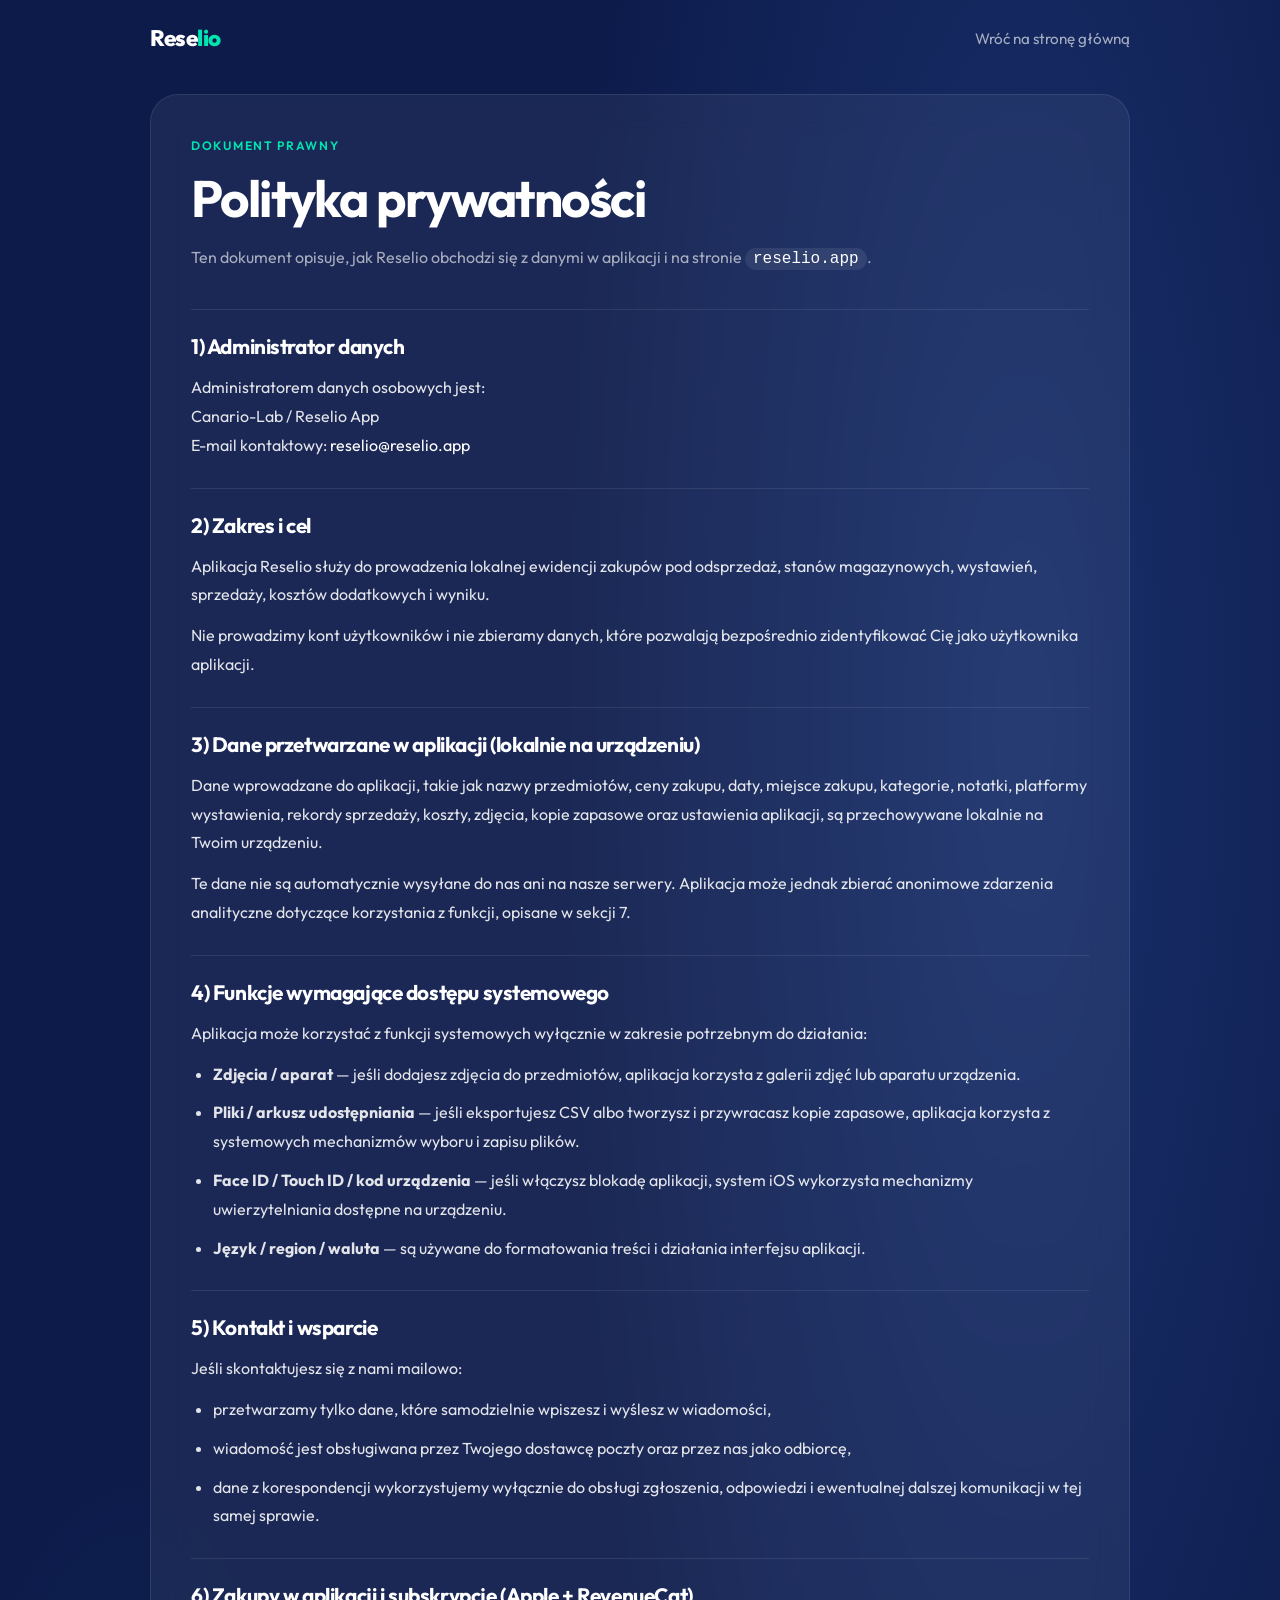
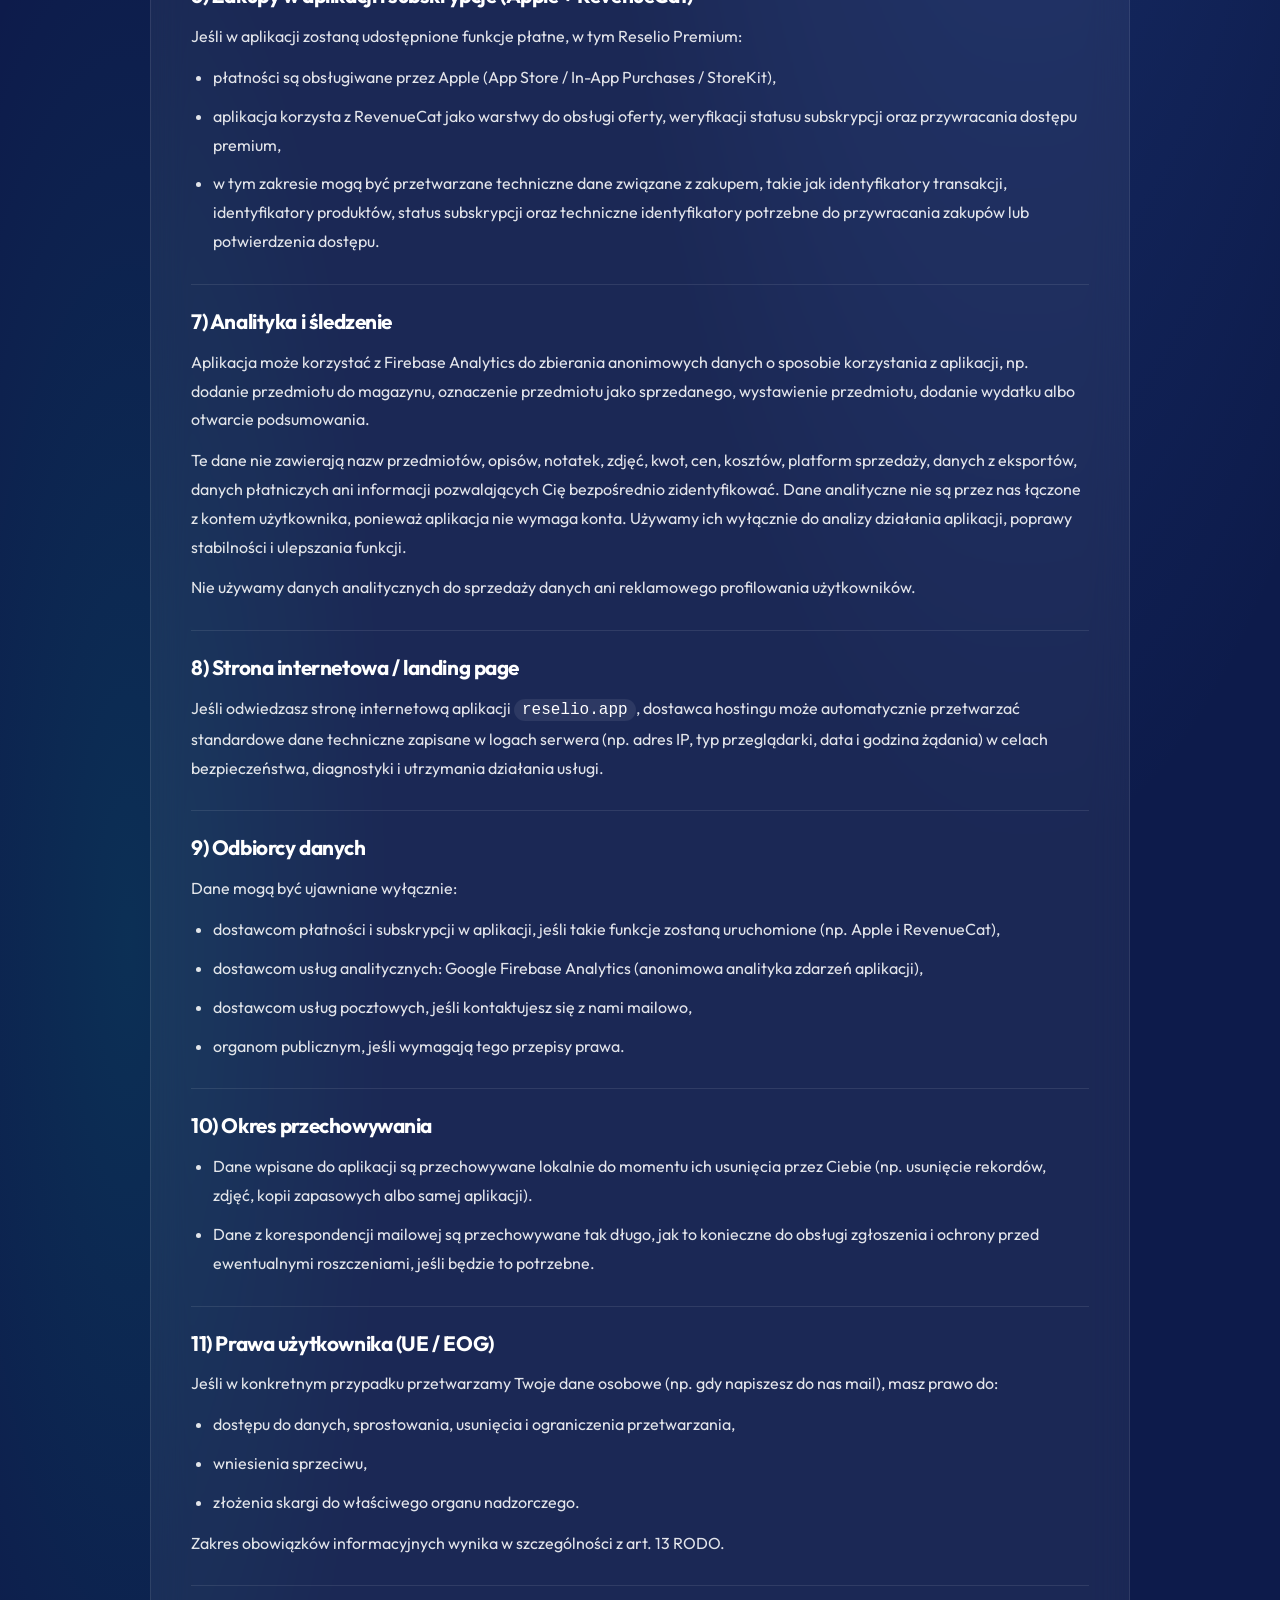
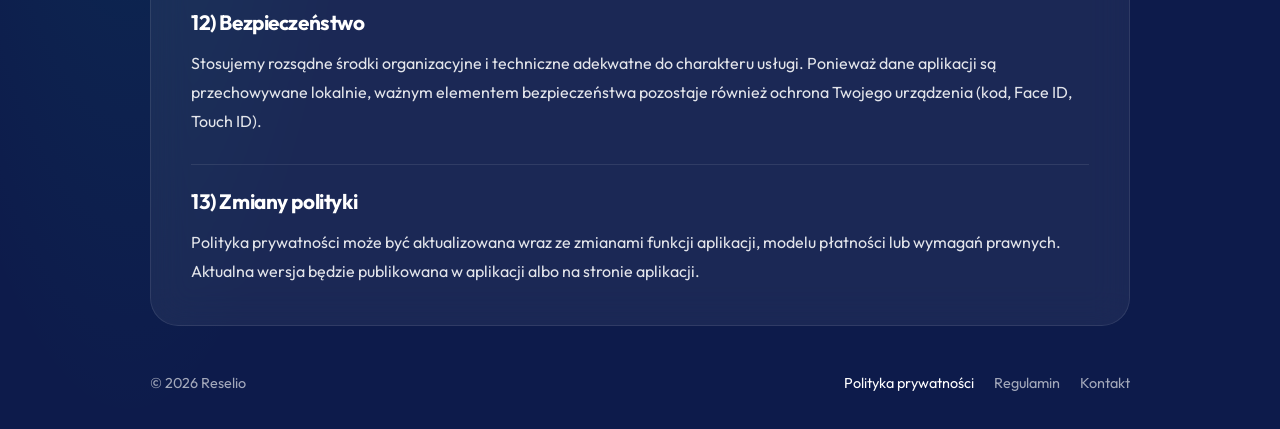
==== commit 571856a1: "Update legal docs for Firebase analytics" ====
--- a/privacy.html
+++ b/privacy.html
@@ -239,7 +239,11 @@
             rekordy sprzedaży, koszty, zdjęcia, kopie zapasowe oraz ustawienia
             aplikacji, są przechowywane lokalnie na Twoim urządzeniu.
           </p>
-          <p>Te dane nie są automatycznie wysyłane do nas ani na nasze serwery.</p>
+          <p>
+            Te dane nie są automatycznie wysyłane do nas ani na nasze serwery.
+            Aplikacja może jednak zbierać anonimowe zdarzenia analityczne
+            dotyczące korzystania z funkcji, opisane w sekcji 7.
+          </p>
         </section>
 
         <section>
@@ -264,20 +268,35 @@
         </section>
 
         <section>
-          <h2>6) Zakupy w aplikacji i subskrypcje (Apple / StoreKit)</h2>
+          <h2>6) Zakupy w aplikacji i subskrypcje (Apple + RevenueCat)</h2>
           <p>Jeśli w aplikacji zostaną udostępnione funkcje płatne, w tym Reselio Premium:</p>
           <ul>
-            <li>płatności będą obsługiwane przez Apple (App Store / In-App Purchases / StoreKit),</li>
-            <li>aplikacja może weryfikować status zakupu lub subskrypcji, aby odblokować odpowiednie funkcje premium,</li>
-            <li>w tym zakresie mogą być przetwarzane techniczne dane związane z zakupem, takie jak identyfikatory transakcji, identyfikatory produktów, status subskrypcji i techniczne identyfikatory potrzebne do przywracania zakupów lub potwierdzenia dostępu.</li>
+            <li>płatności są obsługiwane przez Apple (App Store / In-App Purchases / StoreKit),</li>
+            <li>aplikacja korzysta z RevenueCat jako warstwy do obsługi oferty, weryfikacji statusu subskrypcji oraz przywracania dostępu premium,</li>
+            <li>w tym zakresie mogą być przetwarzane techniczne dane związane z zakupem, takie jak identyfikatory transakcji, identyfikatory produktów, status subskrypcji oraz techniczne identyfikatory potrzebne do przywracania zakupów lub potwierdzenia dostępu.</li>
           </ul>
         </section>
 
         <section>
           <h2>7) Analityka i śledzenie</h2>
           <p>
-            Aplikacja nie używa narzędzi analitycznych ani reklamowych SDK do
-            śledzenia użytkowników i nie sprzedaje danych.
+            Aplikacja może korzystać z Firebase Analytics do zbierania
+            anonimowych danych o sposobie korzystania z aplikacji, np. dodanie
+            przedmiotu do magazynu, oznaczenie przedmiotu jako sprzedanego,
+            wystawienie przedmiotu, dodanie wydatku albo otwarcie podsumowania.
+          </p>
+          <p>
+            Te dane nie zawierają nazw przedmiotów, opisów, notatek, zdjęć,
+            kwot, cen, kosztów, platform sprzedaży, danych z eksportów, danych
+            płatniczych ani informacji pozwalających Cię bezpośrednio
+            zidentyfikować. Dane analityczne nie są przez nas łączone z kontem
+            użytkownika, ponieważ aplikacja nie wymaga konta. Używamy ich
+            wyłącznie do analizy działania aplikacji, poprawy stabilności i
+            ulepszania funkcji.
+          </p>
+          <p>
+            Nie używamy danych analitycznych do sprzedaży danych ani reklamowego
+            profilowania użytkowników.
           </p>
         </section>
 
@@ -296,7 +315,8 @@
           <h2>9) Odbiorcy danych</h2>
           <p>Dane mogą być ujawniane wyłącznie:</p>
           <ul>
-            <li>dostawcom płatności i zakupów w aplikacji, jeśli takie funkcje zostaną uruchomione (np. Apple),</li>
+            <li>dostawcom płatności i subskrypcji w aplikacji, jeśli takie funkcje zostaną uruchomione (np. Apple i RevenueCat),</li>
+            <li>dostawcom usług analitycznych: Google Firebase Analytics (anonimowa analityka zdarzeń aplikacji),</li>
             <li>dostawcom usług pocztowych, jeśli kontaktujesz się z nami mailowo,</li>
             <li>organom publicznym, jeśli wymagają tego przepisy prawa.</li>
           </ul>
